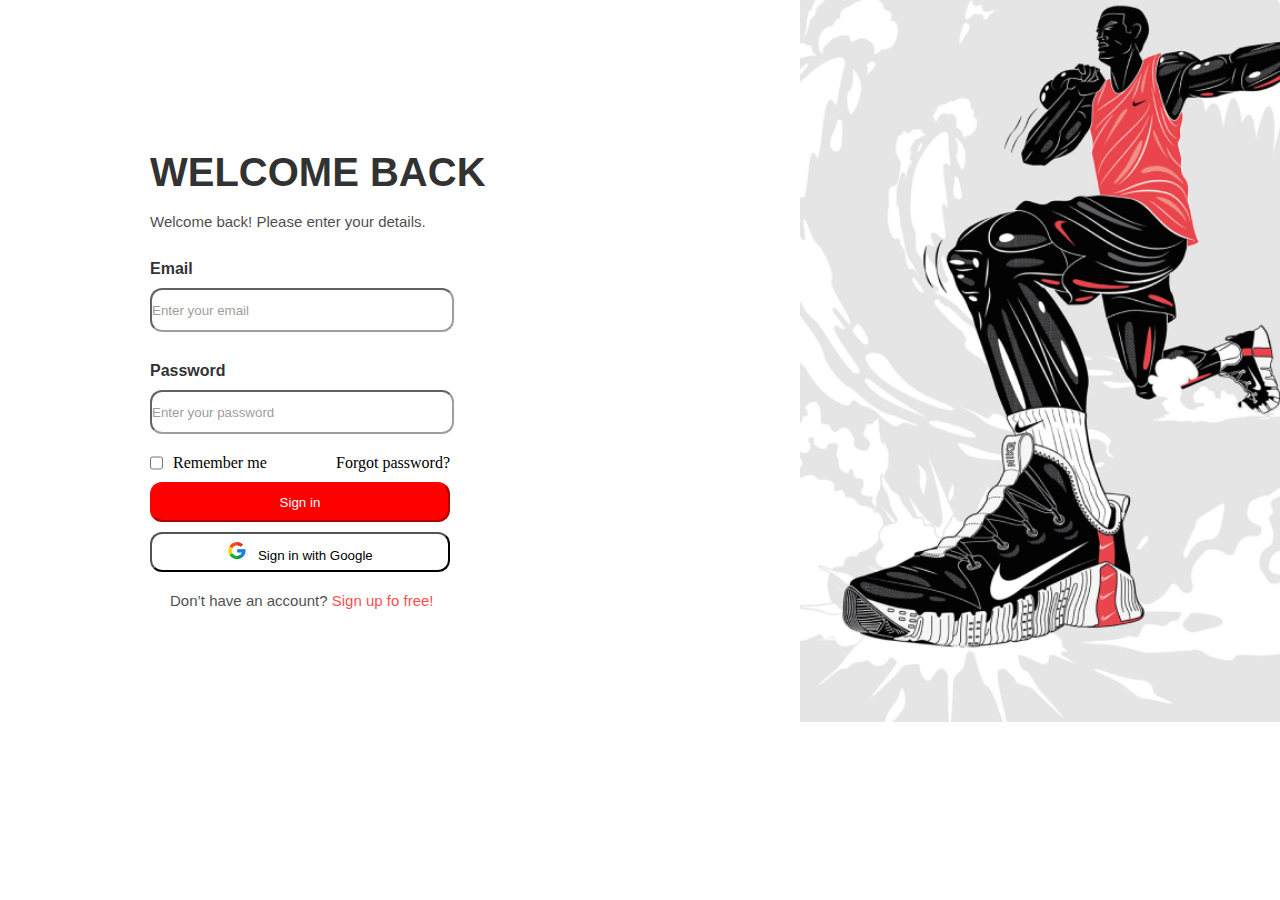
==== midterm/index.html @ 88e23948 "Add files via upload" ====
<!DOCTYPE html>
<html lang="en">
<head>
    <meta charset="UTF-8">
    <meta http-equiv="X-UA-Compatible" content="IE=edge">
    <meta name="viewport" content="width=device-width">
    <link id = "f" rel = "shortcut icon" href = '[data-uri]' type = "image/x-icon">
    <title>Web-Midterm</title>
</head>

<style>
    *{
        margin: 0;
        padding: 0;
    }
    .photo{
        margin-left: 350px;
    }
    body{
        border-color: #F8F8F8;
        display: flex;
    }

@media(max-width:1000px){
    .photo{
        max-width: 0px;
    }
}
@media(max-width:600px){
    .enter{
        max-width: 200px;
    }
}

    .enter{
        width: 300px;
        margin-top: 150px;
        margin-left: 150px;
    }
    .enter h1{
        font-size:40px;
        font-family: 'Poppins', sans-serif;
        width: 400px;
        opacity: 0.8;
    }
    p{
        width: 300px;
        font-size: 15px;
        font-family: 'Poppins', sans-serif;
        opacity: 0.7;
    }
    .enter h4{
        margin-top: 30px;
        font-family: 'Poppins', sans-serif;
        opacity: 0.8;
    }
    button{
        background-color: #fff;
        border-radius: 12px;
        width: 300px;
        height: 40px;
        margin-top: 10px;
        text-align:left;
    }
    .input{
        background-color: #fff;
        border-radius: 12px;
        width: 300px;
        height: 40px;
        margin-top: 10px;
        text-align:left;
        opacity: 0.7;
    }
    .check{
        display: flex;
    }
    .check .remember{
        margin-left: 10px;
    }
    .checkbox{
        margin-top: 20px;
        display: flex;
        justify-content: space-between;
    }
    .sign{
        background-color: rgb(255, 0, 0);
        color: rgb(255, 255, 255);
        border-color: rgb(255, 0, 0);
        text-align: center;
    }
    .sign:hover{
        background-color: #fff;
        color: rgb(255, 0, 0);
        border-color: rgb(255, 0, 0);
    }
    .google{
        text-align: center;
        justify-content: space-between;
    }
    .google span{
        margin-left: 7px;
        margin-top: -10px;
    }
    .google:hover{
        background-color: #fff;
        color: rgb(255, 0, 0);
        border-color: rgb(255, 0, 0);
    }
    .signupfree{
        margin-top: 20px;
        margin-left: 20px;
    }
    .signupfree span{
        color: rgb(255, 0, 0);
    }
</style>

<body>
        <div class="enter">
            <h1>WELCOME BACK</h1><br>
            <p>Welcome back! Please enter your details.</p>

            <h4>Email</h4>
            <input class = "input" type = "email" placeholder = "Enter your email">
            <h4>Password</h4>
            <input class = "input" type = "password" minlength = "8" placeholder = "Enter your password">
            
            <div class="checkbox">
                <div class = "check">
                    <input type = "checkbox">
                    <span class = "remember">Remember me</span>
                </div>
                    <span>Forgot password?</span> 
            </div>
            <button type = "submit" class = "sign">Sign in</button>
            <button type = "submit" class = "google"> <img src = "img/google.png" alt = "google icon" width="20px"> <span> Sign in with Google </span> </button>
            <p class = "signupfree">Don’t have an account? <span>Sign up fo free!</span> </p>
        </div>

        <div>
            <img src = "./img/c392ba101244345 1.png" class = "photo" alt = "sportsman" width="600">
        </div>
</body>
</html>
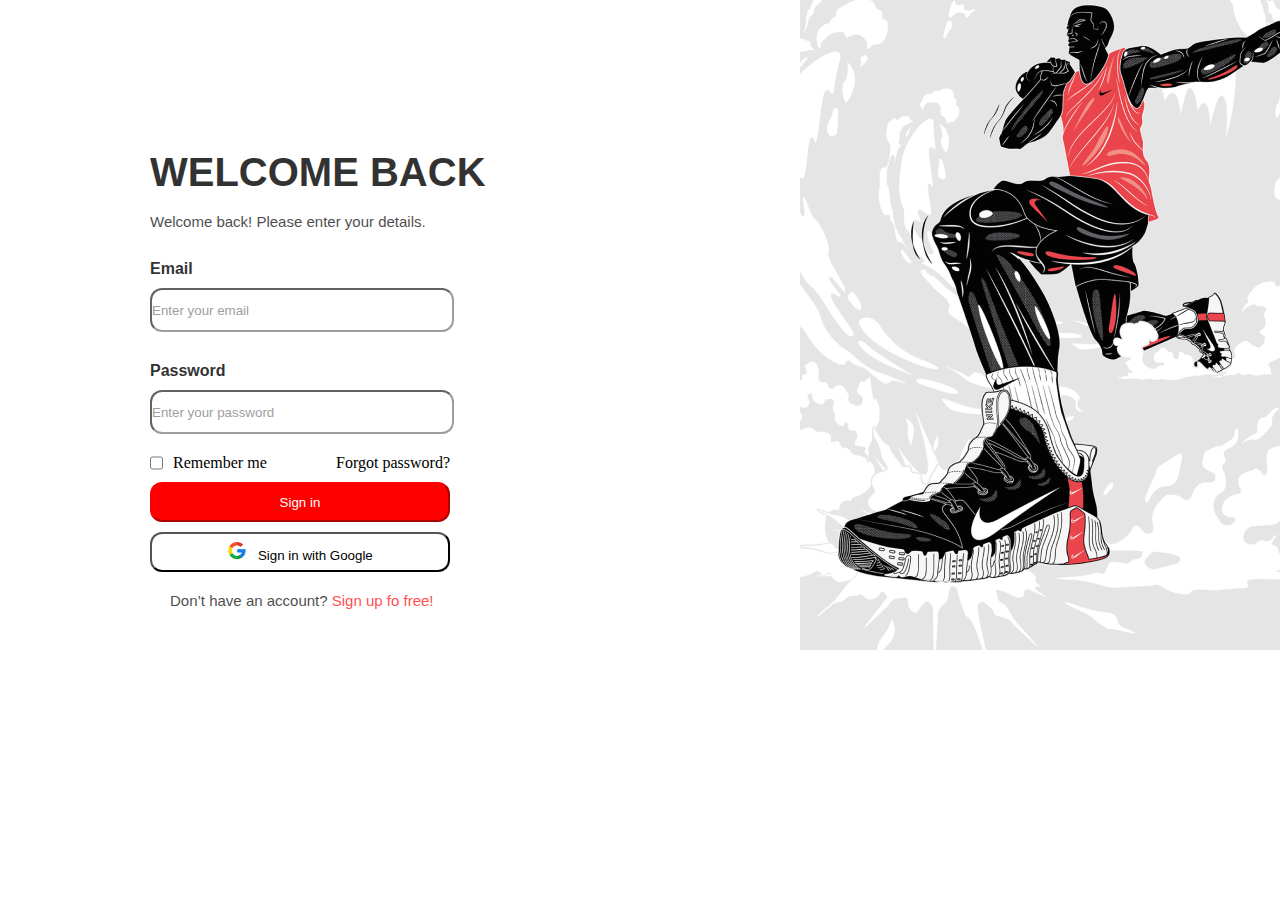
==== commit 1d88a114: "Add files via upload" ====
--- a/midterm/index.html
+++ b/midterm/index.html
@@ -1,144 +1,206 @@
 <!DOCTYPE html>
 <html lang="en">
+
 <head>
     <meta charset="UTF-8">
     <meta http-equiv="X-UA-Compatible" content="IE=edge">
     <meta name="viewport" content="width=device-width">
-    <link id = "f" rel = "shortcut icon" href = '[data-uri]' type = "image/x-icon">
+    <link id="f" rel="shortcut icon"
+        href='[data-uri]'
+        type="image/x-icon">
     <title>Web-Midterm</title>
 </head>
 
 <style>
-    *{
+    * {
         margin: 0;
         padding: 0;
     }
-    .photo{
+
+    .photo {
         margin-left: 350px;
     }
-    body{
+
+    body {
         border-color: #F8F8F8;
         display: flex;
     }
 
-@media(max-width:1000px){
-    .photo{
-        max-width: 0px;
-    }
-}
-@media(max-width:600px){
-    .enter{
-        max-width: 200px;
-    }
-}
-
-    .enter{
+    @media(max-width:1000px) {
+        .photo {
+            max-width: 0px;
+        }
+    }
+
+    @media(max-width:400px) {
+        .enter {
+            max-width: 400px;
+        }
+    }
+
+    .enter {
         width: 300px;
         margin-top: 150px;
         margin-left: 150px;
     }
-    .enter h1{
-        font-size:40px;
+
+    .enter h1 {
+        font-size: 40px;
         font-family: 'Poppins', sans-serif;
         width: 400px;
         opacity: 0.8;
     }
-    p{
+
+    @media(max-width:400px) {
+        .enter h1 {
+            max-width: 400px;
+        }
+    }
+
+    p {
         width: 300px;
         font-size: 15px;
         font-family: 'Poppins', sans-serif;
         opacity: 0.7;
     }
-    .enter h4{
+
+    @media(max-width:400px) {
+        .p {
+            max-width: 300px;
+        }
+    }
+
+    .enter h4 {
         margin-top: 30px;
         font-family: 'Poppins', sans-serif;
         opacity: 0.8;
     }
-    button{
+
+    button {
         background-color: #fff;
         border-radius: 12px;
         width: 300px;
         height: 40px;
         margin-top: 10px;
-        text-align:left;
-    }
-    .input{
+        text-align: left;
+    }
+
+    @media(max-width:400px) {
+        .button {
+            max-width: 300px;
+        }
+    }
+
+    .input {
         background-color: #fff;
         border-radius: 12px;
         width: 300px;
         height: 40px;
         margin-top: 10px;
-        text-align:left;
+        text-align: left;
         opacity: 0.7;
     }
-    .check{
+
+    @media(max-width:400px) {
+        .input {
+            max-width: 300px;
+        }
+    }
+
+    #email-error {
+        color: rgb(255, 0, 0);
+    }
+
+    .check {
         display: flex;
     }
-    .check .remember{
+
+    .check .remember {
         margin-left: 10px;
     }
-    .checkbox{
+
+    .checkbox {
         margin-top: 20px;
         display: flex;
         justify-content: space-between;
     }
-    .sign{
+
+    .sign {
         background-color: rgb(255, 0, 0);
         color: rgb(255, 255, 255);
         border-color: rgb(255, 0, 0);
         text-align: center;
     }
-    .sign:hover{
+
+    .sign:hover {
         background-color: #fff;
         color: rgb(255, 0, 0);
         border-color: rgb(255, 0, 0);
-    }
-    .google{
+        cursor: pointer;
+    }
+
+    .google {
         text-align: center;
         justify-content: space-between;
     }
-    .google span{
+
+    .google span {
         margin-left: 7px;
         margin-top: -10px;
     }
-    .google:hover{
+
+    .google:hover {
         background-color: #fff;
         color: rgb(255, 0, 0);
         border-color: rgb(255, 0, 0);
-    }
-    .signupfree{
+        cursor: pointer;
+    }
+
+    .signupfree {
         margin-top: 20px;
         margin-left: 20px;
-    }
-    .signupfree span{
+        color: #000;
+        text-decoration: none;
+    }
+
+    .signupfree span {
         color: rgb(255, 0, 0);
     }
 </style>
 
 <body>
-        <div class="enter">
-            <h1>WELCOME BACK</h1><br>
-            <p>Welcome back! Please enter your details.</p>
-
-            <h4>Email</h4>
-            <input class = "input" type = "email" placeholder = "Enter your email">
-            <h4>Password</h4>
-            <input class = "input" type = "password" minlength = "8" placeholder = "Enter your password">
-            
-            <div class="checkbox">
-                <div class = "check">
-                    <input type = "checkbox">
-                    <span class = "remember">Remember me</span>
-                </div>
-                    <span>Forgot password?</span> 
+    <div class="enter">
+        <h1>WELCOME BACK</h1><br>
+        <p>Welcome back! Please enter your details.</p>
+<!-- this part connect with js -->
+        <h4>Email</h4>
+        <input  class="input" type="email" placeholder="Enter your email" id="contact-email" onkeyup="validateEmail()" >
+        <span id="email-error"></span>
+
+        <h4>Password</h4>
+        <input class="input" type="password" minlength="8" placeholder="Enter your password">
+
+        <div class="checkbox">
+            <div class="check">
+                <input type="checkbox">
+                <span class="remember">Remember me</span>
             </div>
-            <button type = "submit" class = "sign">Sign in</button>
-            <button type = "submit" class = "google"> <img src = "img/google.png" alt = "google icon" width="20px"> <span> Sign in with Google </span> </button>
-            <p class = "signupfree">Don’t have an account? <span>Sign up fo free!</span> </p>
+            <span>Forgot password?</span>
         </div>
-
-        <div>
-            <img src = "./img/c392ba101244345 1.png" class = "photo" alt = "sportsman" width="600">
-        </div>
+        <button type="submit" class="sign">Sign in</button>
+        <button type="submit" class="google"> <img src="img/google.png" alt="google icon" width="20px"> <span> Sign in
+                with Google </span> </button>
+        <p class="signupfree">Don’t have an account? <span>Sign up fo free!</span> </p>
+    </div>
+
+ 
+        <img src="./img/c392ba101244345 1.png" class="photo" alt="sportsman" width="600">
+    
+
+
+    <script src = "script.js"></script>
+
+
 </body>
+
 </html>